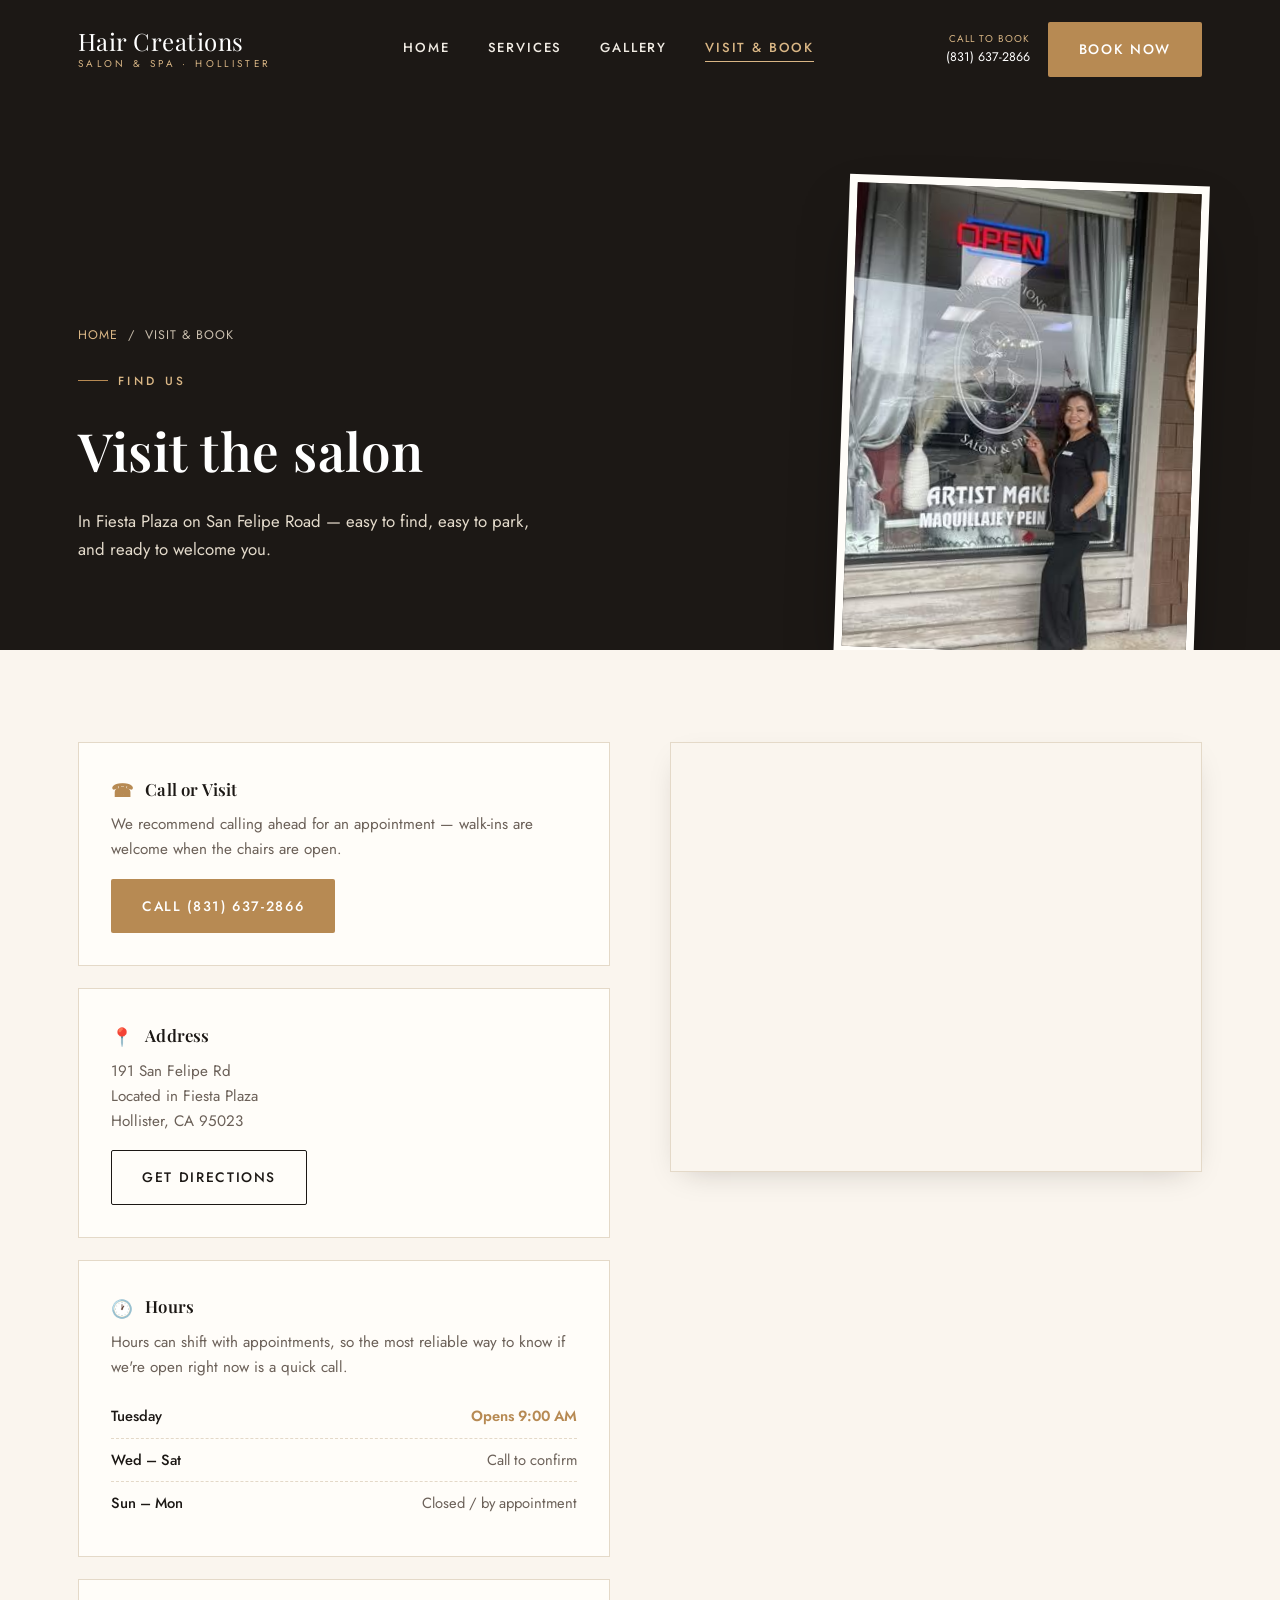
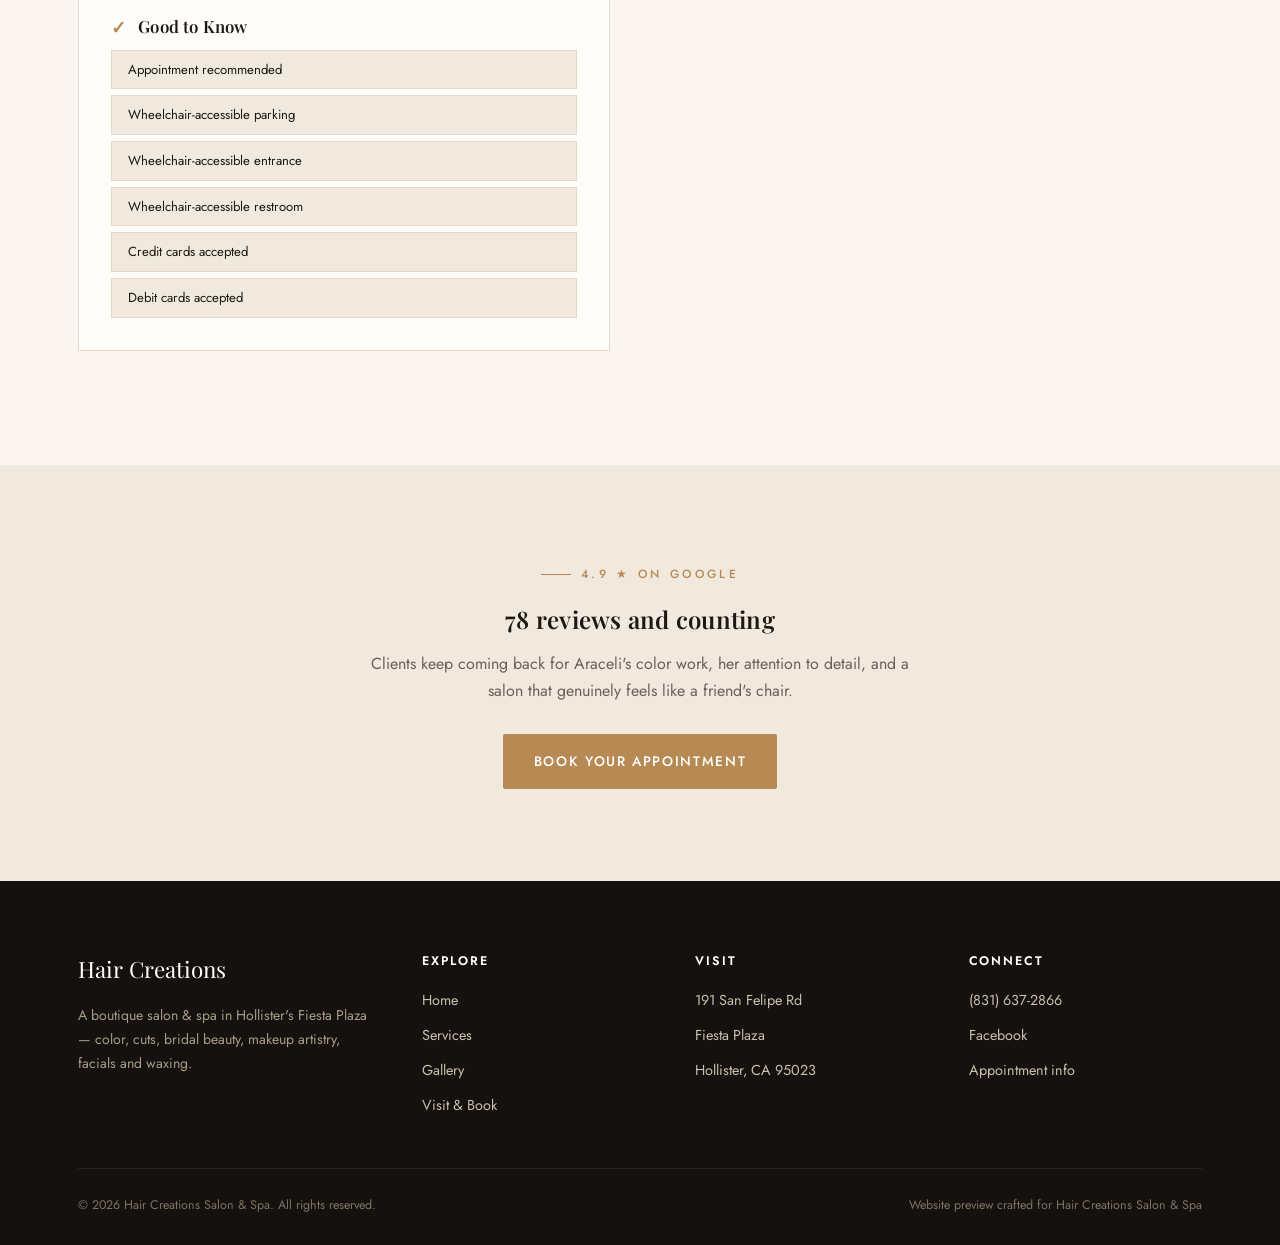
==== contact.html @ 5f170d51 "adding files" ====
<!DOCTYPE html>
<html lang="en">
<head>
<meta charset="UTF-8">
<meta name="viewport" content="width=device-width, initial-scale=1.0">
<title>Visit & Book | Hair Creations Salon & Spa</title>
<meta name="description" content="Visit Hair Creations Salon & Spa at 191 San Felipe Rd, Fiesta Plaza, Hollister, CA. Call (831) 637-2866 to book your appointment.">
<link rel="preconnect" href="https://fonts.googleapis.com">
<link href="https://fonts.googleapis.com/css2?family=Playfair+Display:ital,wght@0,500;0,600;0,700;1,500&family=Jost:wght@400;500;600&display=swap" rel="stylesheet">
<link rel="stylesheet" href="css/style.css">
</head>
<body>

<header class="site-header">
  <div class="container">
    <a href="index.html" class="brand">
      <span class="brand-main">Hair Creations</span>
      <span class="brand-sub">Salon &amp; Spa · Hollister</span>
    </a>
    <nav class="nav-links">
      <a href="index.html">Home</a>
      <a href="services.html">Services</a>
      <a href="gallery.html">Gallery</a>
      <a href="contact.html" class="active">Visit &amp; Book</a>
    </nav>
    <div class="nav-cta">
      <div class="nav-phone">
        <span>Call to Book</span>
        (831) 637-2866
      </div>
      <a href="tel:+18316372866" class="btn btn--gold">Book Now</a>
      <button class="nav-toggle" aria-label="Toggle menu">☰</button>
    </div>
  </div>
</header>

<section class="inner-hero">
  <div class="container">
    <div class="inner-hero-copy">
      <div class="breadcrumb"><a href="index.html">Home</a> &nbsp;/&nbsp; Visit &amp; Book</div>
      <span class="eyebrow">Find Us</span>
      <h1>Visit the salon</h1>
      <p>In Fiesta Plaza on San Felipe Road — easy to find, easy to park, and ready to welcome you.</p>
    </div>
    <div class="inner-hero-media">
      <img src="images/outside.jpg" alt="Hair Creations Salon and Spa storefront in Fiesta Plaza, Hollister">
    </div>
  </div>
</section>

<section class="section">
  <div class="container contact-grid">

    <div>
      <div class="info-card reveal">
        <h3><span class="ico">☎</span> Call or Visit</h3>
        <p>We recommend calling ahead for an appointment — walk-ins are welcome when the chairs are open.</p>
        <div class="btn-row" style="margin-top:16px;">
          <a href="tel:+18316372866" class="btn btn--gold">Call (831) 637-2866</a>
        </div>
      </div>

      <div class="info-card reveal">
        <h3><span class="ico">📍</span> Address</h3>
        <p>191 San Felipe Rd<br>Located in Fiesta Plaza<br>Hollister, CA 95023</p>
        <div class="btn-row" style="margin-top:16px;">
          <a href="https://www.google.com/maps/search/?api=1&query=Hair+Creations+Salon+and+Spa+191+San+Felipe+Rd+Hollister+CA+95023" target="_blank" rel="noopener" class="btn btn--outline-dark">Get Directions</a>
        </div>
      </div>

      <div class="info-card reveal">
        <h3><span class="ico">🕐</span> Hours</h3>
        <p>Hours can shift with appointments, so the most reliable way to know if we're open right now is a quick call.</p>
        <div class="hours-row highlight">
          <span class="day">Tuesday</span>
          <span class="time">Opens 9:00 AM</span>
        </div>
        <div class="hours-row">
          <span class="day">Wed – Sat</span>
          <span class="time">Call to confirm</span>
        </div>
        <div class="hours-row">
          <span class="day">Sun – Mon</span>
          <span class="time">Closed / by appointment</span>
        </div>
      </div>

      <div class="info-card reveal">
        <h3><span class="ico">✓</span> Good to Know</h3>
        <ul class="pill-list">
          <li>Appointment recommended</li>
          <li>Wheelchair-accessible parking</li>
          <li>Wheelchair-accessible entrance</li>
          <li>Wheelchair-accessible restroom</li>
          <li>Credit cards accepted</li>
          <li>Debit cards accepted</li>
        </ul>
      </div>
    </div>

    <div class="map-wrap">
      <iframe class="map-embed" loading="lazy" referrerpolicy="no-referrer-when-downgrade"
        src="https://www.google.com/maps?q=Hair+Creations+Salon+and+Spa,+191+San+Felipe+Rd,+Hollister,+CA+95023&output=embed">
      </iframe>
    </div>

  </div>
</section>

<section class="section section--alt">
  <div class="container text-center">
    <span class="eyebrow">4.9 ★ on Google</span>
    <h2>78 reviews and counting</h2>
    <p style="max-width:560px;margin:0 auto 30px;color:var(--text-muted);">Clients keep coming back for Araceli's color work, her attention to detail, and a salon that genuinely feels like a friend's chair.</p>
    <a href="tel:+18316372866" class="btn btn--gold">Book Your Appointment</a>
  </div>
</section>

<footer class="site-footer">
  <div class="container">
    <div class="footer-grid">
      <div class="footer-brand">
        <span class="brand-main" style="font-family:var(--serif);">Hair Creations</span>
        <p>A boutique salon &amp; spa in Hollister's Fiesta Plaza — color, cuts, bridal beauty, makeup artistry, facials and waxing.</p>
      </div>
      <div>
        <h4>Explore</h4>
        <ul>
          <li><a href="index.html">Home</a></li>
          <li><a href="services.html">Services</a></li>
          <li><a href="gallery.html">Gallery</a></li>
          <li><a href="contact.html">Visit &amp; Book</a></li>
        </ul>
      </div>
      <div>
        <h4>Visit</h4>
        <ul>
          <li>191 San Felipe Rd</li>
          <li>Fiesta Plaza</li>
          <li>Hollister, CA 95023</li>
        </ul>
      </div>
      <div>
        <h4>Connect</h4>
        <ul>
          <li><a href="tel:+18316372866">(831) 637-2866</a></li>
          <li><a href="https://www.facebook.com/search/top?q=hair%20creations%20salon%20and%20spa%20hollister" target="_blank" rel="noopener">Facebook</a></li>
          <li><a href="contact.html">Appointment info</a></li>
        </ul>
      </div>
    </div>
    <div class="footer-bottom">
      <span>&copy; 2026 Hair Creations Salon &amp; Spa. All rights reserved.</span>
      <span>Website preview crafted for Hair Creations Salon &amp; Spa</span>
    </div>
  </div>
</footer>

<script src="js/script.js"></script>
</body>
</html>
---- css/style.css ----
/* ==========================================================================
   Hair Creations Salon & Spa — Design System
   Boutique glam: charcoal + ivory + warm rose-gold
   ========================================================================== */

:root{
  --ink:        #1c1815;
  --ink-soft:   #2c2521;
  --ivory:      #faf5ee;
  --ivory-dim:  #f1e9dd;
  --cream:      #fffdf9;
  --gold:       #b78a53;
  --gold-light: #d9b685;
  --blush:      #e3b9ae;
  --blush-deep: #c98b7d;
  --line:       #e4d9c8;
  --text-muted: #6b6058;

  --serif: 'Playfair Display', Georgia, 'Times New Roman', serif;
  --sans: 'Jost', 'Helvetica Neue', Arial, sans-serif;

  --maxw: 1180px;
  --radius: 2px;
  --shadow-soft: 0 18px 40px -20px rgba(28,24,21,.35);
  --shadow-card: 0 10px 30px -14px rgba(28,24,21,.25);
}

*,*::before,*::after{ box-sizing:border-box; }
html{ scroll-behavior:smooth; }
body{
  margin:0;
  font-family:var(--sans);
  color:var(--ink);
  background:var(--ivory);
  font-size:16px;
  line-height:1.65;
  -webkit-font-smoothing:antialiased;
}
img{ max-width:100%; display:block; }
a{ color:inherit; text-decoration:none; }
ul{ list-style:none; margin:0; padding:0; }
h1,h2,h3,h4{
  font-family:var(--serif);
  font-weight:600;
  letter-spacing:.01em;
  margin:0 0 .5em;
  color:var(--ink);
}
p{ margin:0 0 1em; }
.container{
  max-width:var(--maxw);
  margin:0 auto;
  padding:0 28px;
}
.section{ padding:92px 0; }
.section--tight{ padding:60px 0; }
.section--alt{ background:var(--ivory-dim); }
.section--ink{ background:var(--ink); color:var(--ivory); }
.section--ink h2, .section--ink h3{ color:var(--ivory); }

.eyebrow{
  display:inline-flex;
  align-items:center;
  gap:10px;
  font-family:var(--sans);
  font-size:.74rem;
  letter-spacing:.28em;
  text-transform:uppercase;
  color:var(--gold);
  font-weight:500;
  margin-bottom:16px;
}
.eyebrow::before{
  content:'';
  width:30px;
  height:1px;
  background:var(--gold);
  display:inline-block;
}
.section--ink .eyebrow{ color:var(--gold-light); }

.section-head{
  max-width:640px;
  margin:0 0 48px;
}
.section-head.center{ margin-left:auto; margin-right:auto; text-align:center; }
.section-head h2{ font-size:clamp(1.9rem,3.4vw,2.6rem); }
.section-head p{ color:var(--text-muted); font-size:1.05rem; }
.section--ink .section-head p{ color:#cfc6bc; }

/* ---------- Buttons ---------- */
.btn{
  display:inline-flex;
  align-items:center;
  justify-content:center;
  gap:10px;
  padding:15px 30px;
  font-family:var(--sans);
  font-size:.86rem;
  letter-spacing:.12em;
  text-transform:uppercase;
  font-weight:500;
  border-radius:var(--radius);
  border:1px solid transparent;
  cursor:pointer;
  transition:all .25s ease;
  white-space:nowrap;
}
.btn--gold{ background:var(--gold); color:#fff; }
.btn--gold:hover{ background:var(--ink); }
.btn--outline-light{ border-color:rgba(255,255,255,.55); color:#fff; }
.btn--outline-light:hover{ background:#fff; color:var(--ink); border-color:#fff; }
.btn--outline-dark{ border-color:var(--ink); color:var(--ink); }
.btn--outline-dark:hover{ background:var(--ink); color:#fff; }
.btn--block{ width:100%; }
.btn-row{ display:flex; gap:16px; flex-wrap:wrap; }

/* ---------- Nav ---------- */
.site-header{
  position:fixed; inset:0 0 auto 0;
  z-index:500;
  background:rgba(28,24,21,.0);
  transition:background .3s ease, box-shadow .3s ease, padding .3s ease;
  padding:22px 0;
}
.site-header.is-scrolled{
  background:rgba(28,24,21,.94);
  box-shadow:0 10px 30px -18px rgba(0,0,0,.6);
  padding:14px 0;
  backdrop-filter:blur(6px);
}
.site-header .container{
  display:flex; align-items:center; justify-content:space-between; gap:24px;
}
.brand{ display:flex; flex-direction:column; line-height:1; color:#fff; }
.brand .brand-main{
  font-family:var(--serif);
  font-size:1.5rem;
  letter-spacing:.02em;
}
.brand .brand-sub{
  font-family:var(--sans);
  font-size:.62rem;
  letter-spacing:.34em;
  text-transform:uppercase;
  color:var(--gold-light);
  margin-top:6px;
}
.nav-links{
  display:flex;
  align-items:center;
  gap:38px;
}
.nav-links a{
  color:#f1ece4;
  font-size:.82rem;
  letter-spacing:.14em;
  text-transform:uppercase;
  font-weight:500;
  position:relative;
  padding-bottom:4px;
}
.nav-links a::after{
  content:'';
  position:absolute; left:0; right:100%; bottom:0;
  height:1px; background:var(--gold-light);
  transition:right .25s ease;
}
.nav-links a:hover::after, .nav-links a.active::after{ right:0; }
.nav-links a.active{ color:var(--gold-light); }
.nav-cta{
  display:flex; align-items:center; gap:18px;
}
.nav-phone{
  display:flex; flex-direction:column; align-items:flex-end;
  color:#fff; font-size:.78rem;
}
.nav-phone span{ color:var(--gold-light); letter-spacing:.1em; font-size:.62rem; text-transform:uppercase; }
.nav-toggle{
  display:none;
  background:none; border:1px solid rgba(255,255,255,.4);
  width:42px; height:42px; border-radius:50%;
  color:#fff; font-size:1.1rem; cursor:pointer;
  align-items:center; justify-content:center;
}

/* ---------- Hero ---------- */
.hero{
  position:relative;
  min-height:100vh;
  display:flex; align-items:center;
  color:#fff;
  overflow:hidden;
}
.hero-media{
  position:absolute; inset:0;
  background-size:cover; background-position:center;
  z-index:0;
}
.hero-media::after{
  content:'';
  position:absolute; inset:0;
  background:linear-gradient(180deg, rgba(20,17,15,.72) 0%, rgba(20,17,15,.55) 45%, rgba(20,17,15,.88) 100%);
}
.hero-content{ position:relative; z-index:2; max-width:720px; padding-top:90px; }
.hero h1{
  color:#fff;
  font-size:clamp(2.6rem,6vw,4.4rem);
  line-height:1.05;
  margin-bottom:22px;
}
.hero h1 em{ color:var(--gold-light); font-style:italic; }
.hero p.lead{
  font-size:1.15rem;
  color:#eee6da;
  max-width:540px;
  margin-bottom:38px;
}
.hero-badges{
  margin-top:46px;
  display:flex; flex-wrap:wrap; gap:28px 40px;
  font-size:.78rem; letter-spacing:.08em; text-transform:uppercase;
  color:#d9d0c4;
}
.hero-badges li{ display:flex; align-items:center; gap:10px; }
.hero-badges li::before{ content:'✦'; color:var(--gold-light); font-size:.8rem; }
.scroll-cue{
  position:absolute; bottom:34px; left:50%; transform:translateX(-50%);
  z-index:2; color:#d9d0c4; font-size:.7rem; letter-spacing:.3em; text-transform:uppercase;
  display:flex; flex-direction:column; align-items:center; gap:10px;
}
.scroll-cue .line{ width:1px; height:40px; background:linear-gradient(#d9d0c4, transparent); animation:scrollPulse 2s infinite; }
@keyframes scrollPulse{ 0%{opacity:.2;} 50%{opacity:1;} 100%{opacity:.2;} }

/* ---------- Trust strip ---------- */
.trust-strip{
  background:var(--ink);
  color:var(--ivory-dim);
  padding:20px 0;
}
.trust-strip .container{
  display:flex; flex-wrap:wrap; gap:14px 36px; justify-content:center;
  font-size:.76rem; letter-spacing:.1em; text-transform:uppercase;
}
.trust-strip li{ display:flex; align-items:center; gap:10px; }
.trust-strip li::before{ content:'✦'; color:var(--gold); }

/* ---------- About / Intro ---------- */
.about-grid{
  display:grid;
  grid-template-columns:.85fr 1fr;
  gap:70px;
  align-items:center;
}
.about-media{ position:relative; }
.about-media img{
  border-radius:var(--radius);
  box-shadow:var(--shadow-soft);
}
.about-media.polaroid{
  max-width:380px;
  margin:0 auto;
  background:var(--cream);
  padding:14px 14px 56px;
  box-shadow:var(--shadow-soft);
  transform:rotate(-2.5deg);
  transition:transform .4s ease;
}
.about-media.polaroid:hover{ transform:rotate(0deg); }
.about-media.polaroid img{ box-shadow:none; border-radius:0; width:100%; }
.about-media.polaroid .signature{
  position:absolute; bottom:16px; left:14px; right:14px;
  font-family:var(--serif); font-style:italic; font-size:1.05rem; color:var(--ink);
  text-align:center;
}
.about-media .frame-tag{
  position:absolute; bottom:-22px; left:-22px;
  background:var(--cream);
  border:1px solid var(--line);
  padding:18px 24px;
  box-shadow:var(--shadow-card);
  max-width:230px;
}
.about-media.polaroid .frame-tag{ bottom:-20px; right:-24px; left:auto; }
.frame-tag strong{ display:block; font-family:var(--serif); font-size:1.5rem; color:var(--gold); }
.frame-tag span{ font-size:.74rem; letter-spacing:.08em; text-transform:uppercase; color:var(--text-muted); }
.about-copy h2{ font-size:clamp(1.9rem,3.2vw,2.5rem); }
.about-copy .signature{
  margin-top:28px;
  font-family:var(--serif);
  font-style:italic;
  font-size:1.3rem;
  color:var(--gold);
}
.about-copy .signature span{
  display:block; font-family:var(--sans); font-style:normal; font-size:.72rem;
  letter-spacing:.12em; text-transform:uppercase; color:var(--text-muted); margin-top:6px;
}

/* ---------- Service cards ---------- */
.card-grid{
  display:grid;
  grid-template-columns:repeat(4,1fr);
  gap:26px;
}
.card-grid.cols-3{ grid-template-columns:repeat(3,1fr); }
.service-card{
  background:var(--cream);
  border:1px solid var(--line);
  padding:36px 28px;
  transition:transform .3s ease, box-shadow .3s ease;
}
.service-card:hover{ transform:translateY(-6px); box-shadow:var(--shadow-card); }
.service-card .num{
  font-family:var(--serif); font-style:italic; color:var(--gold-light);
  font-size:1rem; margin-bottom:18px; display:block;
}
.service-card h3{ font-size:1.18rem; margin-bottom:10px; }
.service-card p{ color:var(--text-muted); font-size:.92rem; margin-bottom:0; }

/* ---------- Experience grid (labeled photo tiles) ---------- */
.experience-grid{
  display:grid;
  grid-template-columns:repeat(3,1fr);
  gap:22px;
}
.exp-tile{
  position:relative;
  aspect-ratio:3/4;
  overflow:hidden;
  box-shadow:var(--shadow-card);
}
.exp-tile img{
  width:100%; height:100%; object-fit:cover;
  transition:transform .6s ease;
}
.exp-tile:hover img{ transform:scale(1.06); }
.exp-tile::after{
  content:'';
  position:absolute; inset:0;
  background:linear-gradient(0deg, rgba(20,17,15,.78) 0%, rgba(20,17,15,0) 55%);
  pointer-events:none;
}
.exp-tile .exp-label{
  position:absolute; left:20px; bottom:20px; right:20px; z-index:2;
}
.exp-tile .exp-label .exp-eyebrow{
  display:block; font-size:.68rem; letter-spacing:.2em; text-transform:uppercase;
  color:var(--gold-light); margin-bottom:6px;
}
.exp-tile .exp-label h3{
  color:#fff; font-size:1.3rem; margin:0;
}

/* ---------- Service menu (services.html) ---------- */
.menu-block{ margin-bottom:64px; }
.menu-block:last-child{ margin-bottom:0; }
.menu-block-head{
  display:flex; align-items:baseline; justify-content:space-between; gap:20px;
  border-bottom:1px solid var(--line);
  padding-bottom:14px;
  margin-bottom:24px;
}
.menu-block-head h3{ font-size:1.5rem; margin:0; }
.menu-block-head span{ font-size:.75rem; letter-spacing:.12em; text-transform:uppercase; color:var(--gold); }
.menu-list{ display:grid; grid-template-columns:1fr 1fr; gap:14px 50px; }
.menu-item{
  display:flex; justify-content:space-between; align-items:flex-start; gap:18px;
  padding:14px 0; border-bottom:1px dashed var(--line);
}
.menu-item h4{ font-family:var(--sans); font-weight:600; font-size:1rem; margin:0 0 4px; }
.menu-item p{ font-size:.86rem; color:var(--text-muted); margin:0; }
.menu-item .price{
  font-family:var(--serif); font-style:italic; color:var(--gold); white-space:nowrap; font-size:.95rem;
}
.menu-note{
  background:var(--ivory-dim);
  border:1px solid var(--line);
  padding:22px 26px;
  font-size:.92rem;
  color:var(--text-muted);
  margin-top:10px;
}
.menu-note strong{ color:var(--ink); }

/* ---------- Transformations ---------- */
.transform-grid{
  display:grid;
  grid-template-columns:repeat(2,1fr);
  gap:36px;
}
.compare-pair{
  display:grid;
  grid-template-columns:1fr 1fr;
  gap:4px;
  border-radius:var(--radius);
  overflow:hidden;
  box-shadow:var(--shadow-card);
  position:relative;
}
.compare-pair figure{ margin:0; position:relative; aspect-ratio:4/5; overflow:hidden; background:#000; }
.compare-pair img{ width:100%; height:100%; object-fit:cover; display:block; }
.compare-pair .cp-tag{
  position:absolute; top:14px; left:14px;
  background:rgba(28,24,21,.72); color:#fff;
  font-size:.66rem; letter-spacing:.14em; text-transform:uppercase;
  padding:6px 13px; z-index:3;
}
.compare-pair .cp-arrow{
  position:absolute; top:50%; left:50%; transform:translate(-50%,-50%);
  width:40px; height:40px; border-radius:50%;
  background:var(--gold); color:#fff;
  display:flex; align-items:center; justify-content:center;
  font-size:1rem; z-index:4; box-shadow:0 6px 18px rgba(0,0,0,.35);
}
.transform-caption{ text-align:center; margin-top:18px; color:var(--text-muted); font-size:.92rem; }

/* ---------- Testimonials ---------- */
.testi-grid{
  display:grid;
  grid-template-columns:repeat(3,1fr);
  gap:30px;
}
.testi-card{
  background:var(--ink-soft);
  border:1px solid rgba(255,255,255,.08);
  padding:34px 30px;
  color:var(--ivory-dim);
}
.testi-card .stars{ color:var(--gold-light); letter-spacing:3px; margin-bottom:18px; display:block; font-size:.9rem; }
.testi-card p.quote{ font-family:var(--serif); font-style:italic; font-size:1.1rem; color:#f3ede3; line-height:1.55; }
.testi-card .who{ margin-top:20px; font-size:.78rem; letter-spacing:.1em; text-transform:uppercase; color:var(--gold-light); }

/* ---------- Gallery ---------- */
.gallery-tabs{
  display:flex; gap:10px; flex-wrap:wrap; justify-content:center; margin-bottom:40px;
}
.gallery-tabs button{
  font-family:var(--sans); font-size:.78rem; letter-spacing:.12em; text-transform:uppercase;
  padding:10px 22px; border:1px solid var(--line); background:var(--cream); cursor:pointer;
  color:var(--text-muted); transition:all .2s ease;
}
.gallery-tabs button.active, .gallery-tabs button:hover{ background:var(--ink); color:#fff; border-color:var(--ink); }

.gallery-grid{
  display:grid;
  grid-template-columns:repeat(4,1fr);
  grid-auto-rows:220px;
  gap:14px;
}
.gallery-grid .g-item{
  position:relative; overflow:hidden; cursor:pointer;
  border-radius:var(--radius);
}
.gallery-grid .g-item img{
  width:100%; height:100%; object-fit:cover;
  transition:transform .5s ease;
}
.gallery-grid .g-item:hover img{ transform:scale(1.08); }
.gallery-grid .g-item::after{
  content:'';
  position:absolute; inset:0;
  background:linear-gradient(180deg, transparent 55%, rgba(0,0,0,.45) 100%);
  opacity:0; transition:opacity .3s ease;
  pointer-events:none;
}
.gallery-grid .g-item:hover::after{ opacity:1; }
.gallery-grid .g-item.tall{ grid-row:span 2; }
.gallery-grid .g-item.wide{ grid-column:span 2; }

.lightbox{
  position:fixed; inset:0; z-index:1000;
  background:rgba(14,12,10,.94);
  display:none; align-items:center; justify-content:center;
  padding:40px;
}
.lightbox.is-open{ display:flex; }
.lightbox img{ max-width:min(92vw,980px); max-height:86vh; box-shadow:0 30px 70px rgba(0,0,0,.5); }
.lightbox-close{
  position:absolute; top:28px; right:32px;
  color:#fff; font-size:1.6rem; background:none; border:none; cursor:pointer;
  width:46px; height:46px; border:1px solid rgba(255,255,255,.3); border-radius:50%;
}
.lightbox-nav{
  position:absolute; top:50%; transform:translateY(-50%);
  background:none; border:1px solid rgba(255,255,255,.3); color:#fff;
  width:50px; height:50px; border-radius:50%; font-size:1.3rem; cursor:pointer;
}
.lightbox-nav.prev{ left:24px; }
.lightbox-nav.next{ right:24px; }

/* ---------- Contact ---------- */
.contact-grid{
  display:grid;
  grid-template-columns:1fr 1fr;
  gap:60px;
  align-items:start;
}
.info-card{
  background:var(--cream);
  border:1px solid var(--line);
  padding:32px;
  margin-bottom:22px;
}
.info-card h3{ font-size:1.05rem; display:flex; align-items:center; gap:12px; }
.info-card h3 .ico{ color:var(--gold); font-size:1.1rem; }
.info-card p, .info-card li{ color:var(--text-muted); font-size:.95rem; }
.info-card ul{ display:flex; flex-direction:column; gap:6px; }
.hours-row{
  display:flex; justify-content:space-between;
  padding:9px 0; border-bottom:1px dashed var(--line);
  font-size:.92rem;
}
.hours-row:last-child{ border-bottom:none; }
.hours-row .day{ color:var(--ink); font-weight:500; }
.hours-row .time{ color:var(--text-muted); }
.hours-row.highlight .time{ color:var(--gold); font-weight:600; }
.map-embed{
  width:100%; height:100%; min-height:420px; border:0; filter:grayscale(.15);
}
.map-wrap{ border:1px solid var(--line); overflow:hidden; box-shadow:var(--shadow-card); min-height:420px; }

.pill-list{ display:flex; flex-wrap:wrap; gap:10px; }
.pill-list li{
  border:1px solid var(--line); padding:8px 16px; font-size:.82rem; color:var(--ink);
  background:var(--ivory-dim);
}

/* ---------- CTA band ---------- */
.cta-band{
  background:linear-gradient(120deg, var(--ink) 0%, #322922 100%);
  color:#fff; text-align:center;
  padding:80px 0;
}
.cta-band h2{ color:#fff; font-size:clamp(1.8rem,3.4vw,2.6rem); }
.cta-band p{ color:#d9d0c4; max-width:520px; margin:0 auto 34px; }
.cta-band .btn-row{ justify-content:center; }

/* ---------- Footer ---------- */
.site-footer{
  background:#15110e; color:#cabfae; padding:70px 0 30px;
}
.footer-grid{
  display:grid; grid-template-columns:1.3fr 1fr 1fr 1fr; gap:40px;
  padding-bottom:50px; border-bottom:1px solid rgba(255,255,255,.08);
}
.footer-brand .brand-main{ color:#fff; font-size:1.4rem; }
.footer-brand p{ font-size:.88rem; margin-top:16px; color:#a89c89; line-height:1.7; }
.site-footer h4{
  color:#fff; font-size:.78rem; letter-spacing:.16em; text-transform:uppercase;
  margin-bottom:18px; font-family:var(--sans); font-weight:600;
}
.site-footer ul{ display:flex; flex-direction:column; gap:11px; font-size:.9rem; }
.site-footer a:hover{ color:var(--gold-light); }
.footer-bottom{
  padding-top:26px; display:flex; justify-content:space-between; flex-wrap:wrap; gap:12px;
  font-size:.78rem; color:#7e7364;
}

/* ---------- Inner page hero (split layout — photo docked to one side,
   never stretched as a full-bleed background) ---------- */
.inner-hero{
  position:relative; color:#fff;
  background:var(--ink);
  padding:170px 0 0;
  overflow:hidden;
}
.inner-hero .container{
  display:grid;
  grid-template-columns:1.1fr .9fr;
  align-items:end;
  gap:40px;
}
.inner-hero-copy{ padding-bottom:70px; }
.inner-hero .eyebrow{ color:var(--gold-light); }
.inner-hero h1{ color:#fff; font-size:clamp(2.2rem,4.6vw,3.3rem); margin-bottom:14px; }
.inner-hero p{ color:#e3dacb; max-width:480px; font-size:1.05rem; }
.inner-hero-media{
  position:relative;
  justify-self:end;
  width:78%;
  max-width:360px;
  aspect-ratio:3/4;
  box-shadow:0 30px 60px -20px rgba(0,0,0,.55);
  transform:rotate(2deg) translateY(10px);
}
.inner-hero-media img{
  width:100%; height:100%; object-fit:cover; display:block;
  border:8px solid var(--cream);
}
.breadcrumb{ font-size:.78rem; letter-spacing:.08em; text-transform:uppercase; color:#cabfae; margin-bottom:18px; }
.breadcrumb a{ color:var(--gold-light); }

/* ---------- Scroll-reveal micro animation ----------
   Progressive enhancement: .reveal elements only start hidden once JS has
   confirmed it's running (html.js-ready, set at the top of script.js) and
   IntersectionObserver is available. If JS is slow, blocked, or errors out,
   content is never hidden to begin with — it just never gets the
   fade/slide-up treatment. This avoids the "page looks blank" failure mode
   a plain opacity:0-by-default rule would risk on a client-facing site. */
html.js-ready .reveal{
  opacity:0;
  transform:translateY(18px);
  transition:opacity .6s ease, transform .6s ease;
}
/* Must out-specificity the hide rule above (same "html.js-ready .reveal"
   prefix plus the extra .is-visible class) so the reveal reliably wins
   once JS marks an element visible — a plain ".reveal.is-visible" rule
   here is NOT specific enough to beat "html.js-ready .reveal" and would
   leave content stuck at opacity:0 forever. */
html.js-ready .reveal.is-visible{ opacity:1; transform:translateY(0); }
.reveal-stagger .reveal:nth-child(1){ transition-delay:.03s; }
.reveal-stagger .reveal:nth-child(2){ transition-delay:.11s; }
.reveal-stagger .reveal:nth-child(3){ transition-delay:.19s; }
.reveal-stagger .reveal:nth-child(4){ transition-delay:.27s; }
.reveal-stagger .reveal:nth-child(5){ transition-delay:.35s; }
.reveal-stagger .reveal:nth-child(6){ transition-delay:.43s; }
@media (prefers-reduced-motion: reduce){
  html.js-ready .reveal{ opacity:1; transform:none; transition:none; }
}

/* ---------- Utility ---------- */
.text-center{ text-align:center; }
.mt-0{ margin-top:0; }

/* ---------- Responsive ---------- */
@media (max-width:980px){
  .about-grid, .contact-grid{ grid-template-columns:1fr; }
  .card-grid{ grid-template-columns:repeat(2,1fr); }
  .experience-grid{ grid-template-columns:1fr 1fr; }
  .testi-grid{ grid-template-columns:1fr; }
  .transform-grid{ grid-template-columns:1fr; }
  .gallery-grid{ grid-template-columns:repeat(3,1fr); grid-auto-rows:180px; }
  .footer-grid{ grid-template-columns:1fr 1fr; }
  .menu-list{ grid-template-columns:1fr; }
  .inner-hero .container{ grid-template-columns:1fr; }
  .inner-hero-media{ justify-self:center; margin-top:30px; width:60%; }
  .inner-hero-copy{ padding-bottom:40px; }
}
@media (max-width:760px){
  .nav-links, .nav-phone{ display:none; }
  .nav-toggle{ display:flex; }
  .site-header.menu-open .nav-links{
    display:flex; flex-direction:column; position:fixed;
    top:0; right:0; left:auto;
    /* explicit viewport-relative height: .site-header can get backdrop-filter
       applied (.is-scrolled), which creates a new containing block for fixed
       descendants in some browsers — relying on top+bottom insets alone would
       then size this to the header's own (short) box instead of the screen. */
    height:100vh; height:100dvh;
    width:78%; max-width:320px; background:var(--ink); padding:110px 36px 40px;
    gap:28px; box-shadow:-20px 0 50px rgba(0,0,0,.4);
    overflow-y:auto;
  }
  .card-grid{ grid-template-columns:1fr; }
  .experience-grid{ grid-template-columns:1fr; }
  .gallery-grid{ grid-template-columns:repeat(2,1fr); grid-auto-rows:160px; }
  .gallery-grid .g-item.wide{ grid-column:span 1; }
  .section{ padding:64px 0; }
  .about-media .frame-tag{ left:12px; bottom:-18px; padding:14px 18px; }
  .footer-grid{ grid-template-columns:1fr; }
  .footer-bottom{ flex-direction:column; }
  .inner-hero{ padding-top:130px; }
  .inner-hero-media{ width:78%; }
}
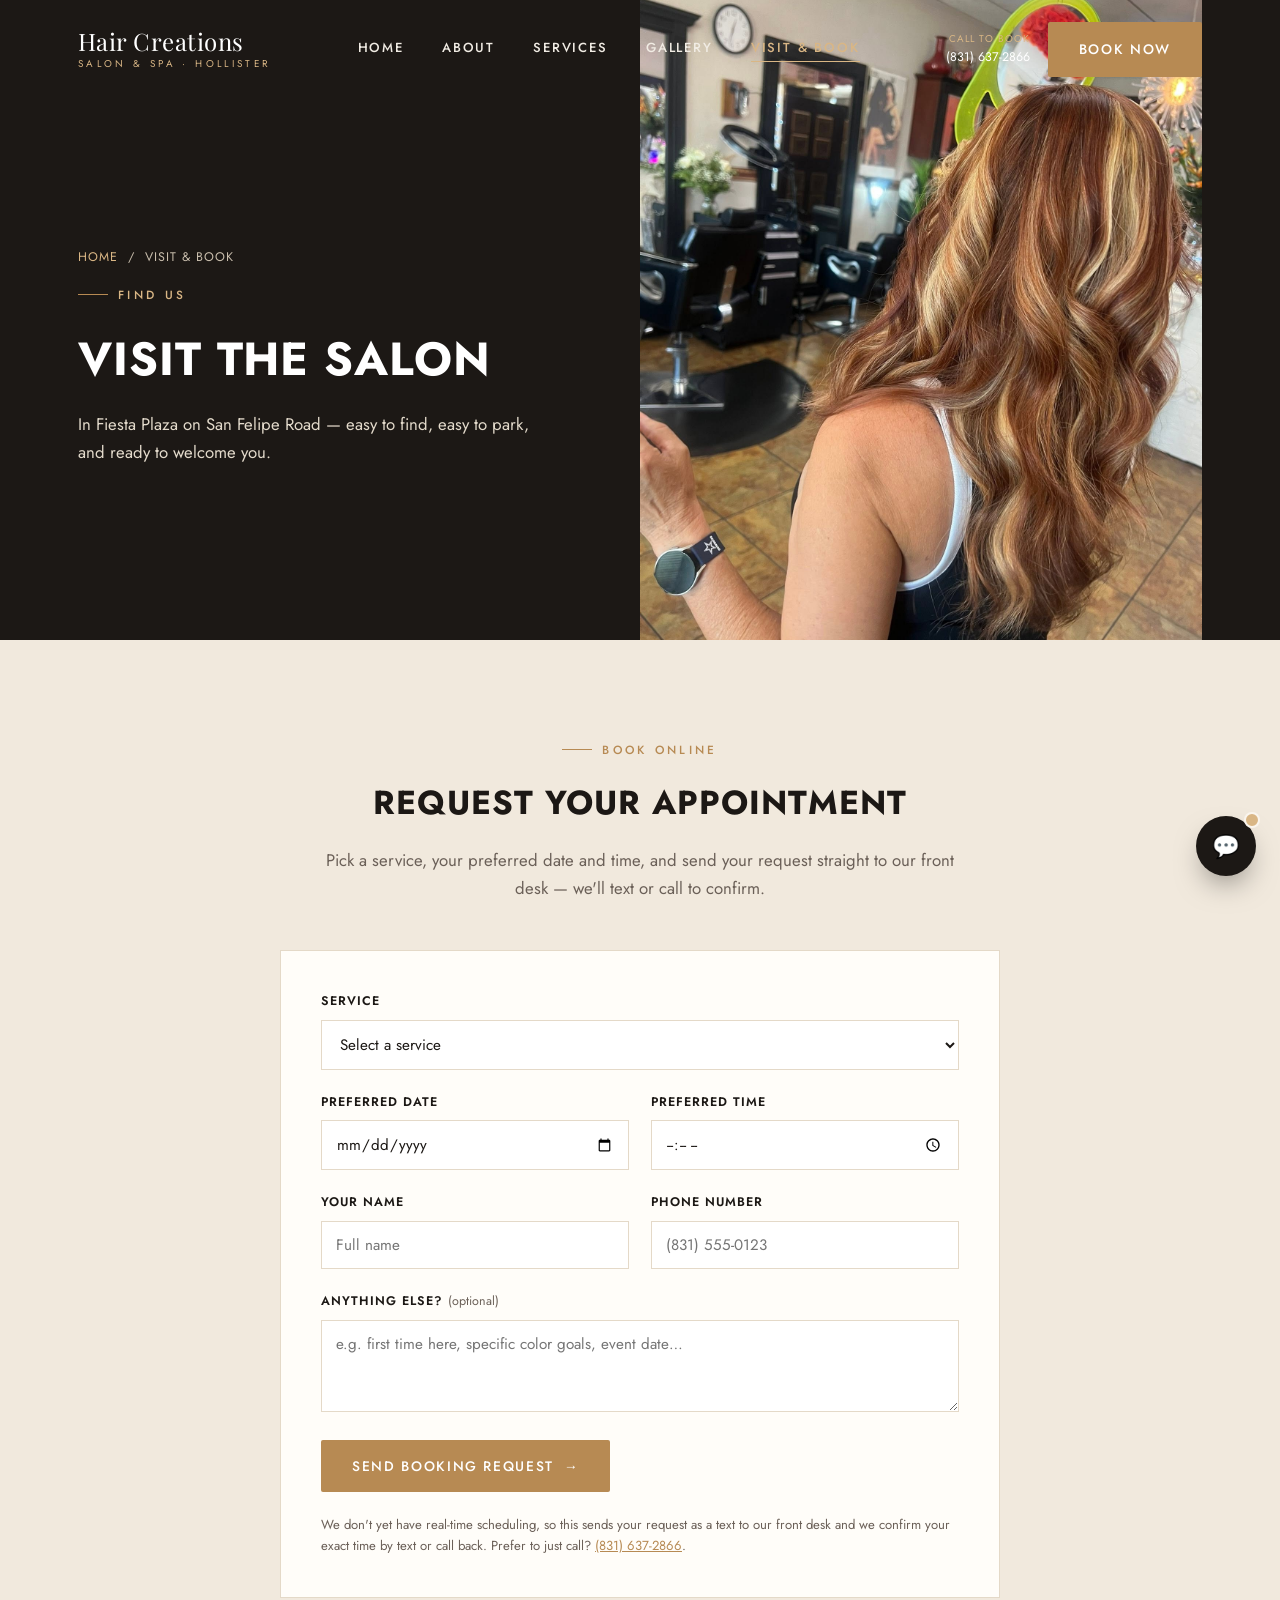
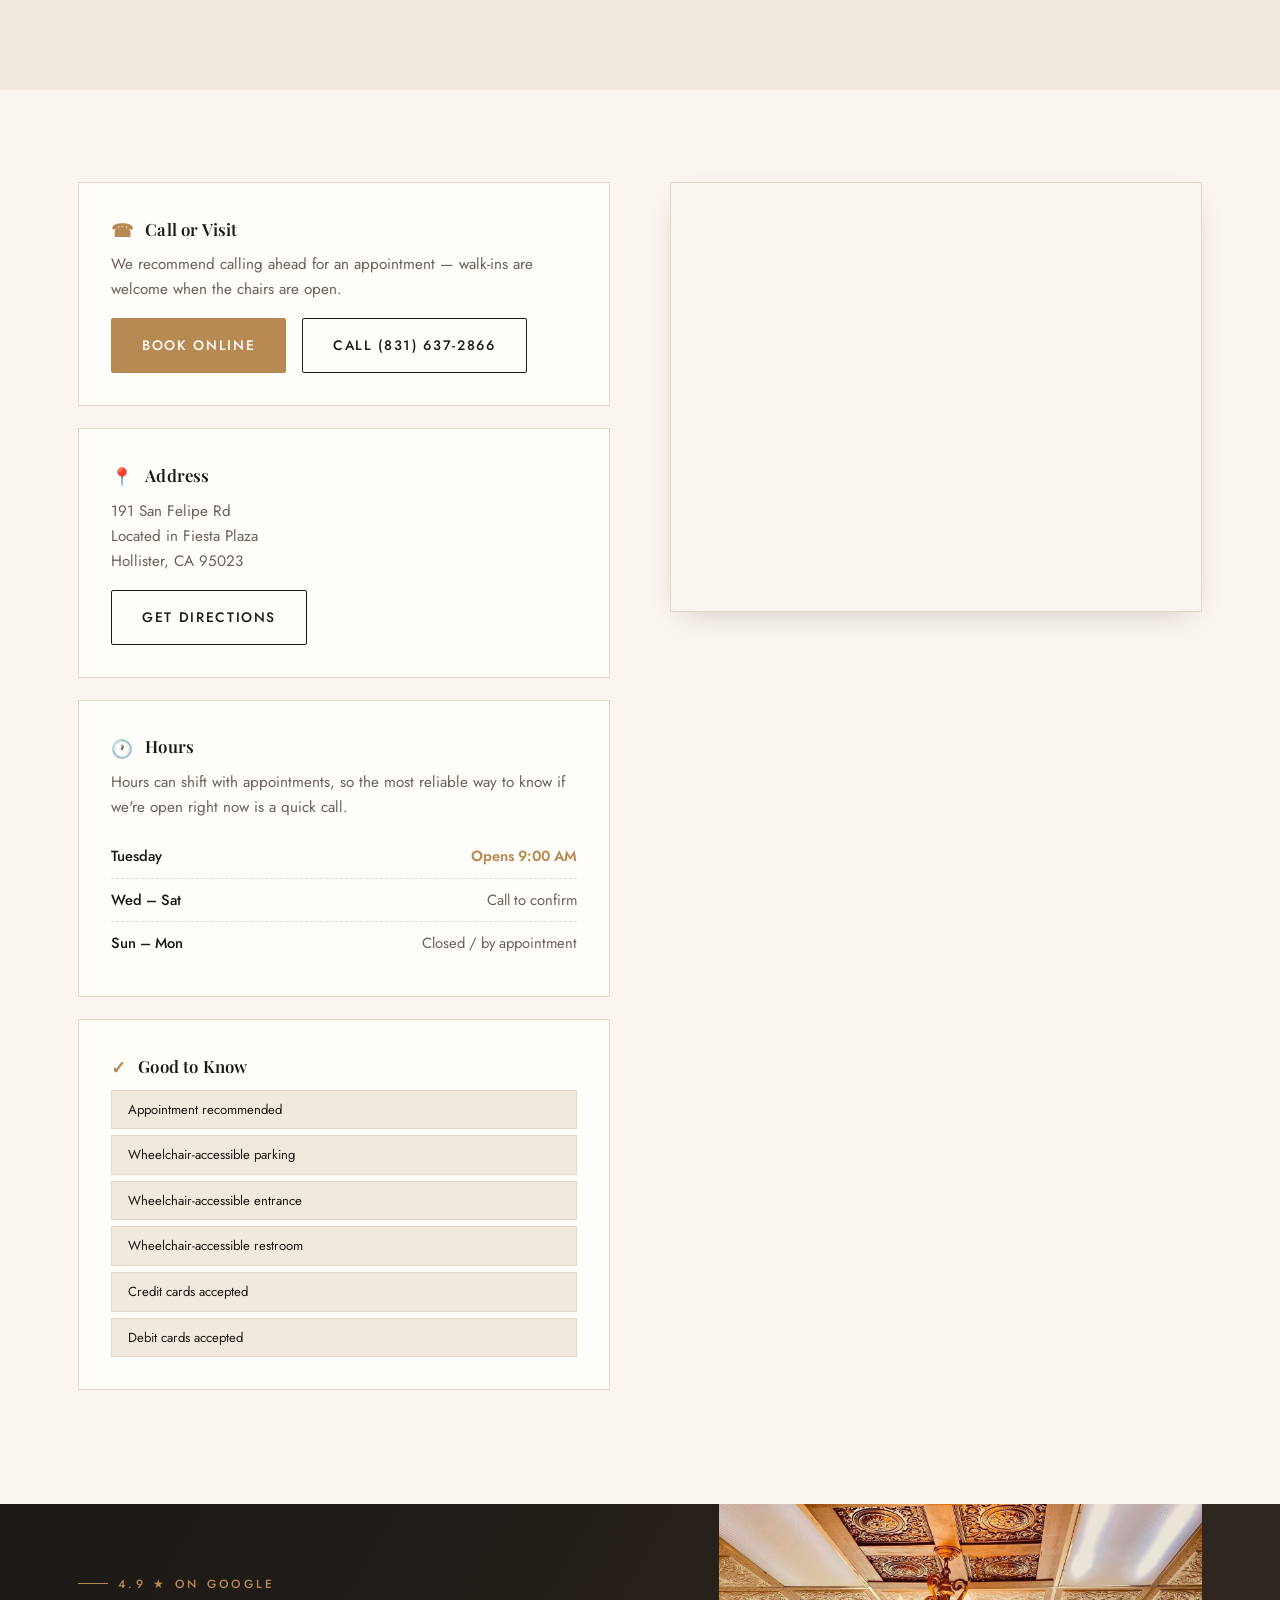
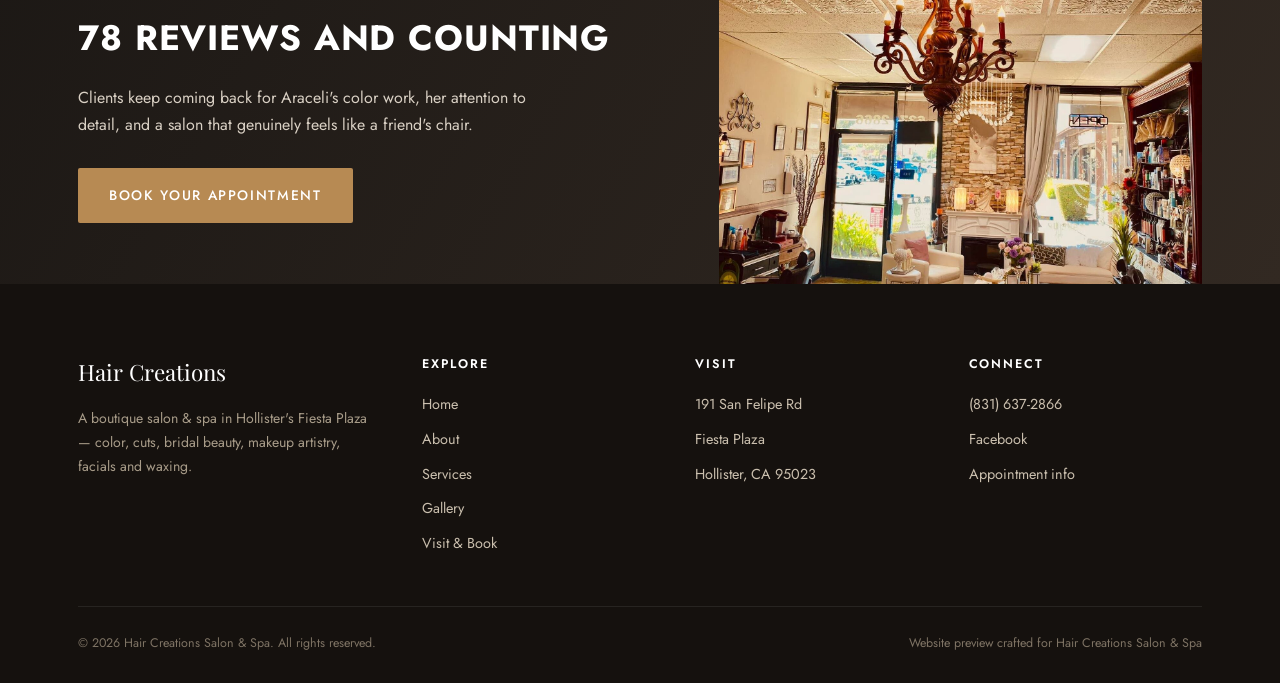
==== commit 7b332856: "update files" ====
--- a/contact.html
+++ b/contact.html
@@ -19,6 +19,7 @@
     </a>
     <nav class="nav-links">
       <a href="index.html">Home</a>
+      <a href="about.html">About</a>
       <a href="services.html">Services</a>
       <a href="gallery.html">Gallery</a>
       <a href="contact.html" class="active">Visit &amp; Book</a>
@@ -28,13 +29,13 @@
         <span>Call to Book</span>
         (831) 637-2866
       </div>
-      <a href="tel:+18316372866" class="btn btn--gold">Book Now</a>
+      <a href="contact.html#book-form" class="btn btn--gold">Book Now</a>
       <button class="nav-toggle" aria-label="Toggle menu">☰</button>
     </div>
   </div>
 </header>
 
-<section class="inner-hero">
+<section class="inner-hero hero-full">
   <div class="container">
     <div class="inner-hero-copy">
       <div class="breadcrumb"><a href="index.html">Home</a> &nbsp;/&nbsp; Visit &amp; Book</div>
@@ -43,7 +44,87 @@
       <p>In Fiesta Plaza on San Felipe Road — easy to find, easy to park, and ready to welcome you.</p>
     </div>
     <div class="inner-hero-media">
-      <img src="images/outside.jpg" alt="Hair Creations Salon and Spa storefront in Fiesta Plaza, Hollister">
+      <img src="images/visit-hero.jpg" alt="Finished color and style at Hair Creations Salon, Hollister">
+    </div>
+  </div>
+</section>
+
+<section class="section section--alt" id="book-form">
+  <div class="container">
+    <div class="section-head center reveal">
+      <span class="eyebrow">Book Online</span>
+      <h2>Request your appointment</h2>
+      <p>Pick a service, your preferred date and time, and send your request straight to our front desk — we'll text or call to confirm.</p>
+    </div>
+    <div class="book-form-wrap reveal">
+      <form id="booking-form" class="book-form" novalidate>
+        <div class="book-field">
+          <label for="book-service">Service</label>
+          <select id="book-service" name="service" required>
+            <option value="" disabled selected>Select a service</option>
+            <optgroup label="Hair Color">
+              <option>Balayage &amp; Dimensional Color</option>
+              <option>Full Highlights / Lowlights</option>
+              <option>Single Process Color</option>
+              <option>Gray Blending</option>
+              <option>Color Correction</option>
+            </optgroup>
+            <optgroup label="Cuts &amp; Styling">
+              <option>Women's Haircut</option>
+              <option>Men's Haircut</option>
+              <option>Blowout &amp; Style</option>
+              <option>Special-Occasion Curls</option>
+            </optgroup>
+            <optgroup label="Bridal &amp; Special Occasion">
+              <option>Bridal Hair</option>
+              <option>Bridesmaid &amp; Party Styling</option>
+              <option>Bridal &amp; Event Makeup</option>
+              <option>Trial Session</option>
+            </optgroup>
+            <optgroup label="Facials &amp; Waxing">
+              <option>Signature Facial</option>
+              <option>Brow &amp; Lip Waxing</option>
+              <option>Full Face Waxing</option>
+            </optgroup>
+          </select>
+        </div>
+        <div class="book-row">
+          <div class="book-field">
+            <label for="book-date">Preferred date</label>
+            <input type="date" id="book-date" name="date" required>
+          </div>
+          <div class="book-field">
+            <label for="book-time">Preferred time</label>
+            <input type="time" id="book-time" name="time" required>
+          </div>
+        </div>
+        <div class="book-row">
+          <div class="book-field">
+            <label for="book-name">Your name</label>
+            <input type="text" id="book-name" name="name" required placeholder="Full name">
+          </div>
+          <div class="book-field">
+            <label for="book-phone">Phone number</label>
+            <input type="tel" id="book-phone" name="phone" required placeholder="(831) 555-0123">
+          </div>
+        </div>
+        <div class="book-field">
+          <label for="book-notes">Anything else? <span>(optional)</span></label>
+          <textarea id="book-notes" name="notes" rows="3" placeholder="e.g. first time here, specific color goals, event date…"></textarea>
+        </div>
+        <button type="submit" class="btn btn--gold book-submit">Send Booking Request <span class="arrow">→</span></button>
+        <p class="book-disclosure">We don't yet have real-time scheduling, so this sends your request as a text to our front desk and we confirm your exact time by text or call back. Prefer to just call? <a href="tel:+18316372866">(831) 637-2866</a>.</p>
+      </form>
+
+      <div class="book-confirm" id="book-confirm" hidden>
+        <h3>Your request is ready</h3>
+        <p>Tap below to send it to us — or call instead.</p>
+        <div class="btn-row">
+          <a href="#" id="book-sms-link" class="btn btn--gold">Text This Request</a>
+          <a href="tel:+18316372866" class="btn btn--outline-dark">Call (831) 637-2866</a>
+        </div>
+        <pre id="book-summary" class="book-summary"></pre>
+      </div>
     </div>
   </div>
 </section>
@@ -56,7 +137,8 @@
         <h3><span class="ico">☎</span> Call or Visit</h3>
         <p>We recommend calling ahead for an appointment — walk-ins are welcome when the chairs are open.</p>
         <div class="btn-row" style="margin-top:16px;">
-          <a href="tel:+18316372866" class="btn btn--gold">Call (831) 637-2866</a>
+          <a href="contact.html#book-form" class="btn btn--gold">Book Online</a>
+          <a href="tel:+18316372866" class="btn btn--outline-dark">Call (831) 637-2866</a>
         </div>
       </div>
 
@@ -107,12 +189,17 @@
   </div>
 </section>
 
-<section class="section section--alt">
-  <div class="container text-center">
-    <span class="eyebrow">4.9 ★ on Google</span>
-    <h2>78 reviews and counting</h2>
-    <p style="max-width:560px;margin:0 auto 30px;color:var(--text-muted);">Clients keep coming back for Araceli's color work, her attention to detail, and a salon that genuinely feels like a friend's chair.</p>
-    <a href="tel:+18316372866" class="btn btn--gold">Book Your Appointment</a>
+<section class="cta-split">
+  <div class="container">
+    <div class="cta-split-copy">
+      <span class="eyebrow">4.9 ★ on Google</span>
+      <h2>78 reviews and counting</h2>
+      <p>Clients keep coming back for Araceli's color work, her attention to detail, and a salon that genuinely feels like a friend's chair.</p>
+      <a href="#book-form" class="btn btn--gold">Book Your Appointment</a>
+    </div>
+    <div class="cta-split-media">
+      <img src="images/hero-interior.jpg" alt="Hair Creations Salon and Spa interior lounge, Hollister">
+    </div>
   </div>
 </section>
 
@@ -127,6 +214,7 @@
         <h4>Explore</h4>
         <ul>
           <li><a href="index.html">Home</a></li>
+          <li><a href="about.html">About</a></li>
           <li><a href="services.html">Services</a></li>
           <li><a href="gallery.html">Gallery</a></li>
           <li><a href="contact.html">Visit &amp; Book</a></li>
@@ -157,5 +245,6 @@
 </footer>
 
 <script src="js/script.js"></script>
+<script src="js/chatbot.js"></script>
 </body>
 </html>
--- a/css/style.css
+++ b/css/style.css
@@ -84,7 +84,13 @@
   margin:0 0 48px;
 }
 .section-head.center{ margin-left:auto; margin-right:auto; text-align:center; }
-.section-head h2{ font-size:clamp(1.9rem,3.4vw,2.6rem); }
+.section-head h2{
+  font-family:var(--sans);
+  font-weight:700;
+  text-transform:uppercase;
+  letter-spacing:.03em;
+  font-size:clamp(1.5rem,2.6vw,2.15rem);
+}
 .section-head p{ color:var(--text-muted); font-size:1.05rem; }
 .section--ink .section-head p{ color:#cfc6bc; }
 
@@ -184,49 +190,54 @@
   align-items:center; justify-content:center;
 }
 
-/* ---------- Hero ---------- */
+/* ---------- Hero (home) — split layout: bold copy on a dark panel at
+   left, a full-bleed photo docked to the right (reference-site pattern),
+   in place of a full-bleed cropped background photo ---------- */
 .hero{
   position:relative;
-  min-height:100vh;
-  display:flex; align-items:center;
+  background:var(--ink);
   color:#fff;
   overflow:hidden;
 }
-.hero-media{
-  position:absolute; inset:0;
-  background-size:cover; background-position:center;
-  z-index:0;
-}
-.hero-media::after{
-  content:'';
-  position:absolute; inset:0;
-  background:linear-gradient(180deg, rgba(20,17,15,.72) 0%, rgba(20,17,15,.55) 45%, rgba(20,17,15,.88) 100%);
-}
-.hero-content{ position:relative; z-index:2; max-width:720px; padding-top:90px; }
+.hero-inner{
+  max-width:1440px; margin:0 auto;
+  display:grid; grid-template-columns:1.05fr .95fr;
+  min-height:100vh;
+}
+.hero-copy{
+  position:relative; z-index:2;
+  display:flex; flex-direction:column; justify-content:center;
+  padding:130px 56px 70px 28px;
+}
 .hero h1{
   color:#fff;
-  font-size:clamp(2.6rem,6vw,4.4rem);
-  line-height:1.05;
+  font-size:clamp(2.4rem,5vw,4rem);
+  line-height:1.08;
   margin-bottom:22px;
 }
 .hero h1 em{ color:var(--gold-light); font-style:italic; }
 .hero p.lead{
-  font-size:1.15rem;
+  font-size:1.1rem;
   color:#eee6da;
-  max-width:540px;
-  margin-bottom:38px;
+  max-width:480px;
+  margin-bottom:34px;
 }
 .hero-badges{
-  margin-top:46px;
-  display:flex; flex-wrap:wrap; gap:28px 40px;
-  font-size:.78rem; letter-spacing:.08em; text-transform:uppercase;
+  margin-top:40px;
+  display:flex; flex-wrap:wrap; gap:22px 36px;
+  font-size:.76rem; letter-spacing:.08em; text-transform:uppercase;
   color:#d9d0c4;
 }
 .hero-badges li{ display:flex; align-items:center; gap:10px; }
 .hero-badges li::before{ content:'✦'; color:var(--gold-light); font-size:.8rem; }
+.hero-media{ position:relative; }
+.hero-media img{
+  position:absolute; inset:0;
+  width:100%; height:100%; object-fit:cover; display:block;
+}
 .scroll-cue{
   position:absolute; bottom:34px; left:50%; transform:translateX(-50%);
-  z-index:2; color:#d9d0c4; font-size:.7rem; letter-spacing:.3em; text-transform:uppercase;
+  z-index:3; color:#d9d0c4; font-size:.7rem; letter-spacing:.3em; text-transform:uppercase;
   display:flex; flex-direction:column; align-items:center; gap:10px;
 }
 .scroll-cue .line{ width:1px; height:40px; background:linear-gradient(#d9d0c4, transparent); animation:scrollPulse 2s infinite; }
@@ -269,7 +280,7 @@
 .about-media.polaroid:hover{ transform:rotate(0deg); }
 .about-media.polaroid img{ box-shadow:none; border-radius:0; width:100%; }
 .about-media.polaroid .signature{
-  position:absolute; bottom:16px; left:14px; right:14px;
+  position:absolute; bottom:20px; left:14px; right:14px;
   font-family:var(--serif); font-style:italic; font-size:1.05rem; color:var(--ink);
   text-align:center;
 }
@@ -281,10 +292,16 @@
   box-shadow:var(--shadow-card);
   max-width:230px;
 }
-.about-media.polaroid .frame-tag{ bottom:-20px; right:-24px; left:auto; }
+/* On the polaroid variant, anchor the frame-tag further below and outside
+   the card (rather than overlapping its bottom-right corner) so it never
+   collides with the signature caption printed inside the polaroid. */
+.about-media.polaroid .frame-tag{ bottom:-48px; right:-18px; left:auto; }
 .frame-tag strong{ display:block; font-family:var(--serif); font-size:1.5rem; color:var(--gold); }
 .frame-tag span{ font-size:.74rem; letter-spacing:.08em; text-transform:uppercase; color:var(--text-muted); }
-.about-copy h2{ font-size:clamp(1.9rem,3.2vw,2.5rem); }
+.about-copy h2{
+  font-family:var(--sans); font-weight:700; text-transform:uppercase;
+  letter-spacing:.025em; font-size:clamp(1.6rem,2.8vw,2.15rem);
+}
 .about-copy .signature{
   margin-top:28px;
   font-family:var(--serif);
@@ -349,7 +366,8 @@
   color:var(--gold-light); margin-bottom:6px;
 }
 .exp-tile .exp-label h3{
-  color:#fff; font-size:1.3rem; margin:0;
+  color:#fff; font-family:var(--sans); font-weight:700; text-transform:uppercase;
+  letter-spacing:.02em; font-size:1.15rem; margin:0;
 }
 
 /* ---------- Service menu (services.html) ---------- */
@@ -361,7 +379,10 @@
   padding-bottom:14px;
   margin-bottom:24px;
 }
-.menu-block-head h3{ font-size:1.5rem; margin:0; }
+.menu-block-head h3{
+  font-family:var(--sans); font-weight:700; text-transform:uppercase;
+  letter-spacing:.02em; font-size:1.3rem; margin:0;
+}
 .menu-block-head span{ font-size:.75rem; letter-spacing:.12em; text-transform:uppercase; color:var(--gold); }
 .menu-list{ display:grid; grid-template-columns:1fr 1fr; gap:14px 50px; }
 .menu-item{
@@ -382,6 +403,32 @@
   margin-top:10px;
 }
 .menu-note strong{ color:var(--ink); }
+.menu-photo-break{
+  margin:56px 0;
+  display:grid; grid-template-columns:320px 1fr;
+  gap:44px; align-items:center;
+}
+.menu-photo-break img{
+  width:100%; height:360px; object-fit:cover;
+  box-shadow:var(--shadow-card); border-radius:var(--radius);
+  display:block;
+}
+.photo-break-copy .row-eyebrow{
+  display:block; font-size:.72rem; letter-spacing:.24em; text-transform:uppercase;
+  color:var(--gold); margin-bottom:14px; font-weight:600;
+}
+.photo-break-copy h3{
+  font-family:var(--sans); font-weight:700; text-transform:uppercase;
+  letter-spacing:.02em; font-size:1.3rem; margin-bottom:14px;
+}
+.photo-break-copy p{ color:var(--text-muted); font-size:.98rem; margin-bottom:14px; }
+.photo-break-copy .row-link{
+  display:inline-flex; align-items:center; gap:10px;
+  font-size:.82rem; letter-spacing:.1em; text-transform:uppercase; font-weight:600;
+  color:var(--ink); border-bottom:1px solid var(--ink); padding-bottom:3px;
+  transition:color .2s ease, border-color .2s ease, gap .2s ease;
+}
+.photo-break-copy .row-link:hover{ color:var(--gold); border-color:var(--gold); gap:14px; }
 
 /* ---------- Transformations ---------- */
 .transform-grid{
@@ -468,6 +515,36 @@
 .gallery-grid .g-item.tall{ grid-row:span 2; }
 .gallery-grid .g-item.wide{ grid-column:span 2; }
 
+/* ---------- Gallery label tiles — plain text/link cells interspersed
+   among the photos (reference-site pattern: a grid that alternates
+   photo cells with plain-background label cells pointing deeper into
+   the grid, rather than photos only) ---------- */
+.gallery-grid .g-label{
+  display:flex; flex-direction:column; align-items:flex-start; justify-content:center;
+  background:var(--ivory-dim);
+  border:1px solid var(--line);
+  padding:28px 30px;
+  cursor:pointer;
+  border-radius:var(--radius);
+}
+.gallery-grid .g-label.wide{ grid-column:span 2; }
+.gallery-grid .g-label .gl-eyebrow{
+  font-size:.68rem; letter-spacing:.2em; text-transform:uppercase;
+  color:var(--gold); margin-bottom:10px;
+}
+.gallery-grid .g-label h3{
+  font-family:var(--sans); font-weight:700; text-transform:uppercase;
+  letter-spacing:.02em; font-size:1.3rem; margin:0 0 16px;
+}
+.gallery-grid .g-label .gl-link{
+  display:inline-flex; align-items:center; gap:8px;
+  font-size:.78rem; letter-spacing:.1em; text-transform:uppercase; font-weight:600;
+  color:var(--ink); border-bottom:1px solid var(--ink); padding-bottom:3px;
+  transition:color .2s ease, border-color .2s ease, gap .2s ease;
+}
+.gallery-grid .g-label .gl-link .arrow{ transition:transform .2s ease; }
+.gallery-grid .g-label:hover .gl-link{ color:var(--gold); border-color:var(--gold); gap:12px; }
+
 .lightbox{
   position:fixed; inset:0; z-index:1000;
   background:rgba(14,12,10,.94);
@@ -526,15 +603,90 @@
   background:var(--ivory-dim);
 }
 
+/* ---------- Online booking request form ----------
+   No backend exists on this static site, so this does not reserve a
+   real-time slot. It composes the client's choices into a text message
+   to the salon's real number (with a phone fallback always visible),
+   which is an honest, functional substitute for a live booking
+   calendar without fabricating a confirmation that never happens. */
+.book-form-wrap{ max-width:720px; margin:0 auto; }
+.book-form{
+  background:var(--cream); border:1px solid var(--line);
+  padding:40px; display:flex; flex-direction:column; gap:22px;
+}
+.book-field{ display:flex; flex-direction:column; gap:8px; }
+.book-field label{
+  font-size:.78rem; letter-spacing:.08em; text-transform:uppercase; color:var(--ink); font-weight:600;
+}
+.book-field label span{ color:var(--text-muted); font-weight:400; text-transform:none; letter-spacing:0; }
+.book-field input, .book-field select, .book-field textarea{
+  border:1px solid var(--line); padding:12px 14px; font-family:var(--sans);
+  font-size:.95rem; background:#fff; color:var(--ink); outline:none;
+}
+.book-field input:focus, .book-field select:focus, .book-field textarea:focus{ border-color:var(--gold); }
+.book-field textarea{ resize:vertical; }
+.book-row{ display:grid; grid-template-columns:1fr 1fr; gap:22px; }
+.book-submit{ align-self:flex-start; margin-top:6px; }
+.book-disclosure{ font-size:.82rem; color:var(--text-muted); margin:0; }
+.book-disclosure a{ color:var(--gold); text-decoration:underline; }
+
+.book-confirm{
+  margin-top:30px; background:var(--ivory-dim); border:1px solid var(--line);
+  padding:32px; text-align:center;
+}
+.book-confirm h3{ margin-bottom:8px; }
+.book-confirm p{ color:var(--text-muted); margin-bottom:20px; }
+.book-confirm .btn-row{ justify-content:center; }
+.book-summary{
+  margin-top:24px; text-align:left; white-space:pre-wrap; word-wrap:break-word;
+  background:#fff; border:1px dashed var(--line); padding:16px;
+  font-family:var(--sans); font-size:.85rem; color:var(--text-muted);
+}
+
 /* ---------- CTA band ---------- */
 .cta-band{
   background:linear-gradient(120deg, var(--ink) 0%, #322922 100%);
   color:#fff; text-align:center;
   padding:80px 0;
 }
-.cta-band h2{ color:#fff; font-size:clamp(1.8rem,3.4vw,2.6rem); }
+.cta-band h2{
+  color:#fff; font-family:var(--sans); font-weight:700; text-transform:uppercase;
+  letter-spacing:.025em; font-size:clamp(1.6rem,2.8vw,2.2rem);
+}
 .cta-band p{ color:#d9d0c4; max-width:520px; margin:0 auto 34px; }
 .cta-band .btn-row{ justify-content:center; }
+
+/* ---------- CTA split band (photo + copy, used right before the
+   footer) — same left-copy/right-photo pattern as the hero sections,
+   so a photo sits in this band on every page rather than a plain
+   text-only strip ---------- */
+.cta-split{
+  background:linear-gradient(120deg, var(--ink) 0%, #322922 100%);
+  color:#fff;
+  overflow:hidden;
+}
+.cta-split .container{
+  display:grid;
+  grid-template-columns:1.1fr .9fr;
+  align-items:center;
+  gap:50px;
+  min-height:380px;
+}
+.cta-split-copy{ padding:60px 0; }
+.cta-split h2{
+  color:#fff; font-family:var(--sans); font-weight:700; text-transform:uppercase;
+  letter-spacing:.025em; font-size:clamp(1.6rem,2.8vw,2.2rem);
+}
+.cta-split p{ color:#d9d0c4; max-width:460px; margin:0 0 30px; }
+.cta-split-media{
+  align-self:stretch;
+  position:relative;
+  min-height:300px;
+}
+.cta-split-media img{
+  position:absolute; inset:0;
+  width:100%; height:100%; object-fit:cover; display:block;
+}
 
 /* ---------- Footer ---------- */
 .site-footer{
@@ -573,7 +725,10 @@
 }
 .inner-hero-copy{ padding-bottom:70px; }
 .inner-hero .eyebrow{ color:var(--gold-light); }
-.inner-hero h1{ color:#fff; font-size:clamp(2.2rem,4.6vw,3.3rem); margin-bottom:14px; }
+.inner-hero h1{
+  color:#fff; font-family:var(--sans); font-weight:700; text-transform:uppercase;
+  letter-spacing:.02em; font-size:clamp(1.9rem,3.8vw,2.9rem); margin-bottom:14px;
+}
 .inner-hero p{ color:#e3dacb; max-width:480px; font-size:1.05rem; }
 .inner-hero-media{
   position:relative;
@@ -590,6 +745,35 @@
 }
 .breadcrumb{ font-size:.78rem; letter-spacing:.08em; text-transform:uppercase; color:#cabfae; margin-bottom:18px; }
 .breadcrumb a{ color:var(--gold-light); }
+
+/* ---------- Inner hero, full-bleed variant — the photo fills the
+   entire right half edge-to-edge instead of sitting in a small
+   bordered/rotated card, matching the reference site's larger hero
+   photo treatment. Used where a page's hero photo should feel bigger. ---------- */
+.inner-hero.hero-full{ padding-top:0; }
+.inner-hero.hero-full .container{
+  grid-template-columns:1fr 1fr;
+  align-items:stretch;
+  min-height:640px;
+  gap:0;
+}
+.inner-hero.hero-full .inner-hero-copy{
+  display:flex; flex-direction:column; justify-content:center;
+  padding:150px 50px 60px 0;
+}
+.inner-hero.hero-full .inner-hero-media{
+  position:relative;
+  justify-self:stretch;
+  width:auto; max-width:none;
+  aspect-ratio:auto;
+  box-shadow:none;
+  transform:none;
+}
+.inner-hero.hero-full .inner-hero-media img{
+  position:absolute; inset:0;
+  width:100%; height:100%; object-fit:cover;
+  border:none;
+}
 
 /* ---------- Scroll-reveal micro animation ----------
    Progressive enhancement: .reveal elements only start hidden once JS has
@@ -619,6 +803,145 @@
   html.js-ready .reveal{ opacity:1; transform:none; transition:none; }
 }
 
+/* ---------- Service rows (alternating full-width image + text) ---------- */
+.service-rows{ display:flex; flex-direction:column; gap:0; }
+.service-row{
+  display:grid;
+  grid-template-columns:1fr 1fr;
+  align-items:center;
+  gap:60px;
+  padding:52px 0;
+  border-bottom:1px solid var(--line);
+}
+.service-rows .service-row:first-child{ padding-top:0; }
+.service-rows .service-row:last-child{ border-bottom:none; padding-bottom:0; }
+.service-row.flip .row-media{ order:2; }
+.service-row.flip .row-copy{ order:1; }
+.row-media{ aspect-ratio:5/4; overflow:hidden; box-shadow:var(--shadow-card); }
+.row-media img{ width:100%; height:100%; object-fit:cover; transition:transform .6s ease; }
+.row-media:hover img{ transform:scale(1.05); }
+.row-copy .row-eyebrow{
+  display:block; font-size:.72rem; letter-spacing:.24em; text-transform:uppercase;
+  color:var(--gold); margin-bottom:14px; font-weight:600;
+}
+.row-copy h3{
+  font-family:var(--sans); font-weight:700; text-transform:uppercase;
+  letter-spacing:.02em; font-size:1.5rem; margin-bottom:16px;
+}
+.row-copy p{ color:var(--text-muted); font-size:.98rem; max-width:440px; }
+.row-copy .row-link{
+  display:inline-flex; align-items:center; gap:10px;
+  font-size:.82rem; letter-spacing:.1em; text-transform:uppercase; font-weight:600;
+  color:var(--ink); margin-top:10px; border-bottom:1px solid var(--ink); padding-bottom:3px;
+  transition:color .2s ease, border-color .2s ease, gap .2s ease;
+}
+.row-link .arrow{ transition:transform .2s ease; }
+.row-copy .row-link:hover{ color:var(--gold); border-color:var(--gold); gap:14px; }
+
+/* ---------- Promo banner ---------- */
+.promo-banner{
+  background:var(--blush); color:var(--ink);
+  padding:20px 0; text-align:center;
+}
+.promo-banner a{
+  display:inline-flex; align-items:center; gap:10px;
+  font-size:.85rem; letter-spacing:.08em; text-transform:uppercase; font-weight:600;
+}
+.promo-banner a .arrow{ transition:transform .2s ease; }
+.promo-banner a:hover .arrow{ transform:translateX(5px); }
+
+/* ---------- Social icon row ---------- */
+.social-row{
+  display:flex; align-items:center; justify-content:center; gap:18px;
+  padding:46px 0;
+}
+.social-row a{
+  width:46px; height:46px; border-radius:50%;
+  border:1px solid var(--line);
+  display:flex; align-items:center; justify-content:center;
+  font-size:1.05rem; color:var(--ink);
+  transition:background .2s ease, color .2s ease, border-color .2s ease;
+}
+.social-row a:hover{ background:var(--ink); color:#fff; border-color:var(--ink); }
+.section--ink .social-row a{ border-color:rgba(255,255,255,.25); color:#fff; }
+.section--ink .social-row a:hover{ background:var(--gold); border-color:var(--gold); }
+
+/* ---------- About page: values list ---------- */
+.values-list{ display:grid; grid-template-columns:repeat(2,1fr); gap:28px 40px; margin-top:12px; }
+.value-item{ display:flex; gap:16px; align-items:flex-start; }
+.value-item .v-num{
+  font-family:var(--serif); font-style:italic; font-size:1.3rem; color:var(--gold);
+  flex-shrink:0; width:36px;
+}
+.value-item h4{ font-size:1.02rem; margin:0 0 6px; }
+.value-item p{ font-size:.88rem; color:var(--text-muted); margin:0; }
+
+/* ---------- Chatbot widget ---------- */
+.chat-launcher{
+  position:fixed; right:24px; bottom:24px; z-index:900;
+  width:60px; height:60px; border-radius:50%;
+  background:var(--ink); color:#fff; border:none; cursor:pointer;
+  display:flex; align-items:center; justify-content:center; font-size:1.4rem;
+  box-shadow:0 14px 30px -10px rgba(0,0,0,.5);
+  transition:transform .25s ease, background .25s ease;
+}
+.chat-launcher:hover{ transform:translateY(-3px); background:var(--gold); }
+.chat-launcher .cl-badge{
+  position:absolute; top:-4px; right:-4px;
+  width:16px; height:16px; border-radius:50%;
+  background:var(--gold-light); border:2px solid var(--ivory);
+}
+.chat-window{
+  position:fixed; right:24px; bottom:98px; z-index:900;
+  width:340px; max-width:calc(100vw - 32px);
+  height:460px; max-height:calc(100vh - 150px);
+  background:var(--cream);
+  box-shadow:0 30px 60px -16px rgba(0,0,0,.45);
+  display:flex; flex-direction:column;
+  opacity:0; transform:translateY(16px) scale(.98);
+  pointer-events:none;
+  transition:opacity .22s ease, transform .22s ease;
+}
+.chat-window.is-open{ opacity:1; transform:translateY(0) scale(1); pointer-events:auto; }
+.chat-head{
+  background:var(--ink); color:#fff; padding:16px 18px;
+  display:flex; align-items:center; justify-content:space-between;
+}
+.chat-head .ch-title{ display:flex; flex-direction:column; }
+.chat-head .ch-title strong{ font-family:var(--serif); font-size:1.02rem; }
+.chat-head .ch-title span{ font-size:.68rem; color:var(--gold-light); letter-spacing:.08em; text-transform:uppercase; margin-top:3px; }
+.chat-head button{ background:none; border:none; color:#fff; font-size:1.1rem; cursor:pointer; opacity:.8; }
+.chat-head button:hover{ opacity:1; }
+.chat-body{
+  flex:1; overflow-y:auto; padding:16px 16px 6px;
+  display:flex; flex-direction:column; gap:12px;
+}
+.chat-msg{ max-width:85%; font-size:.86rem; line-height:1.5; padding:10px 14px; border-radius:2px; }
+.chat-msg.bot{ background:var(--ivory-dim); align-self:flex-start; border:1px solid var(--line); }
+.chat-msg.user{ background:var(--ink); color:#fff; align-self:flex-end; }
+.chat-msg a{ color:var(--gold); text-decoration:underline; }
+.chat-quick{ display:flex; flex-wrap:wrap; gap:8px; padding:4px 16px 14px; }
+.chat-quick button{
+  font-size:.74rem; letter-spacing:.03em; padding:7px 12px;
+  background:var(--cream); border:1px solid var(--line); color:var(--ink);
+  cursor:pointer; transition:background .2s ease, color .2s ease;
+}
+.chat-quick button:hover{ background:var(--ink); color:#fff; border-color:var(--ink); }
+.chat-foot{
+  display:flex; gap:8px; padding:12px; border-top:1px solid var(--line); background:var(--cream);
+}
+.chat-foot input{
+  flex:1; border:1px solid var(--line); padding:10px 12px; font-family:var(--sans);
+  font-size:.86rem; background:#fff; outline:none;
+}
+.chat-foot input:focus{ border-color:var(--gold); }
+.chat-foot button{
+  background:var(--ink); color:#fff; border:none; width:40px; flex-shrink:0; cursor:pointer;
+  font-size:.95rem; transition:background .2s ease;
+}
+.chat-foot button:hover{ background:var(--gold); }
+.chat-note{ font-size:.66rem; color:var(--text-muted); text-align:center; padding:0 12px 10px; }
+
 /* ---------- Utility ---------- */
 .text-center{ text-align:center; }
 .mt-0{ margin-top:0; }
@@ -636,6 +959,23 @@
   .inner-hero .container{ grid-template-columns:1fr; }
   .inner-hero-media{ justify-self:center; margin-top:30px; width:60%; }
   .inner-hero-copy{ padding-bottom:40px; }
+  .service-row, .service-row.flip{ grid-template-columns:1fr; gap:28px; }
+  .service-row.flip .row-media{ order:1; }
+  .service-row.flip .row-copy{ order:2; }
+  .row-copy p{ max-width:none; }
+  .menu-photo-break{ grid-template-columns:1fr; gap:24px; }
+  .menu-photo-break img{ height:320px; }
+  .hero-inner{ grid-template-columns:1fr; min-height:auto; }
+  .hero-media{ order:-1; height:360px; }
+  .hero-copy{ padding:130px 28px 50px; }
+  .inner-hero.hero-full .container{ grid-template-columns:1fr; min-height:auto; }
+  .inner-hero.hero-full .inner-hero-media{ height:320px; order:-1; }
+  .inner-hero.hero-full .inner-hero-copy{ padding:130px 0 40px; }
+  .cta-split .container{ grid-template-columns:1fr; min-height:auto; gap:0; }
+  .cta-split-media{ height:260px; order:-1; }
+  .cta-split-copy{ padding:44px 0; text-align:center; }
+  .cta-split p{ margin-left:auto; margin-right:auto; }
+  .cta-split .btn-row{ justify-content:center; }
 }
 @media (max-width:760px){
   .nav-links, .nav-phone{ display:none; }
@@ -656,10 +996,27 @@
   .experience-grid{ grid-template-columns:1fr; }
   .gallery-grid{ grid-template-columns:repeat(2,1fr); grid-auto-rows:160px; }
   .gallery-grid .g-item.wide{ grid-column:span 1; }
+  .gallery-grid .g-label.wide{ grid-column:span 1; }
+  .gallery-grid .g-label{ padding:22px 20px; }
   .section{ padding:64px 0; }
   .about-media .frame-tag{ left:12px; bottom:-18px; padding:14px 18px; }
   .footer-grid{ grid-template-columns:1fr; }
   .footer-bottom{ flex-direction:column; }
   .inner-hero{ padding-top:130px; }
   .inner-hero-media{ width:78%; }
-}
+  .inner-hero.hero-full{ padding-top:0; }
+  .hero-copy{ padding-top:120px; }
+  .hero-media{ height:300px; }
+  .inner-hero.hero-full .inner-hero-media{ height:260px; }
+  .cta-split-media{ height:220px; }
+  .menu-photo-break img{ width:100%; max-width:100%; height:260px; }
+  .menu-photo-break p{ max-width:none; }
+  .values-list{ grid-template-columns:1fr; }
+  .book-form{ padding:28px 22px; }
+  .book-row{ grid-template-columns:1fr; gap:18px; }
+  .chat-window{
+    right:16px; left:16px; width:auto;
+    bottom:88px; max-height:calc(100vh - 140px);
+  }
+  .chat-launcher{ right:16px; bottom:16px; }
+}
